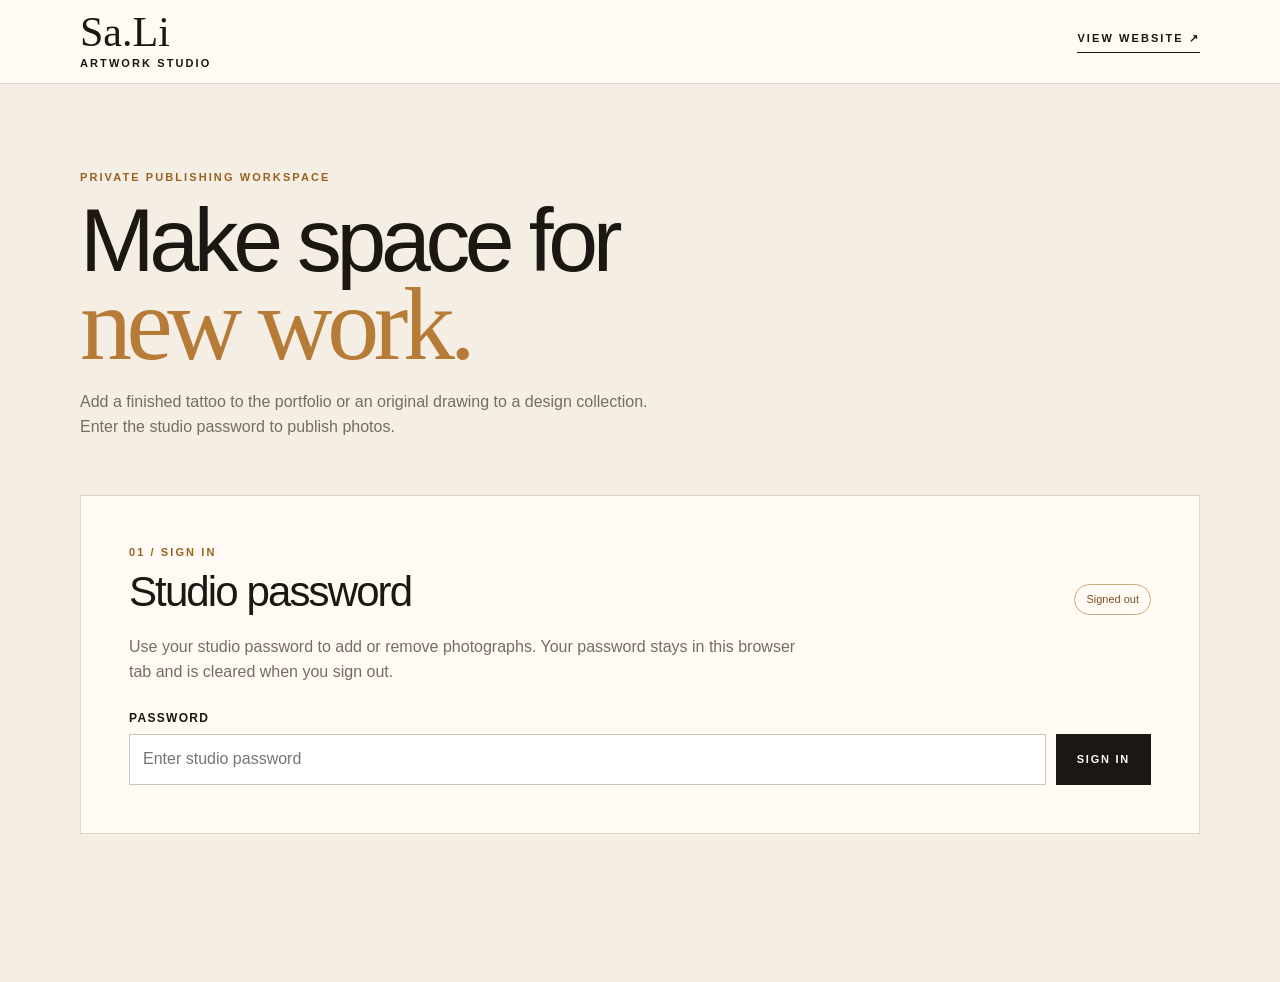
==== admin/index.html @ 286e19f3 "Redesign portfolio and add password-based photo publishing" ====
<!doctype html>
<html lang="en">
  <head>
    <meta charset="UTF-8" />
    <meta name="viewport" content="width=device-width, initial-scale=1" />
    <meta name="robots" content="noindex, nofollow" />
    <meta
      http-equiv="Content-Security-Policy"
      content="default-src 'self'; script-src 'self'; style-src 'self' https://fonts.googleapis.com; font-src https://fonts.gstatic.com; img-src 'self' https://*.workers.dev blob: data:; connect-src 'self' https://*.workers.dev; form-action 'none'; base-uri 'none'"
    />
    <title>Artwork studio | Sa.li Tattoo</title>
    <link rel="icon" href="../images/favicon.svg" type="image/svg+xml" />
    <link rel="preconnect" href="https://fonts.googleapis.com" />
    <link rel="preconnect" href="https://fonts.gstatic.com" crossorigin />
    <link
      href="https://fonts.googleapis.com/css2?family=Alex+Brush&family=Jost:wght@300;400;500;600&display=swap"
      rel="stylesheet"
    />
    <link rel="stylesheet" href="admin.css" />
    <script src="../photo-api-config.js" defer></script>
    <script src="admin.js" defer></script>
  </head>
  <body>
    <header class="admin-header">
      <a class="brand" href="../index.html" aria-label="Sa.li Tattoo home">
        <span>Sa.Li</span><small>Artwork studio</small>
      </a>
      <a class="back-link" href="../index.html">View website ↗</a>
    </header>

    <main>
      <div class="intro">
        <p class="eyebrow">Private publishing workspace</p>
        <h1>Make space for <em>new work.</em></h1>
        <p>
          Add a finished tattoo to the portfolio or an original drawing to a
          design collection. Enter the studio password to publish photos.
        </p>
      </div>

      <section class="panel" aria-labelledby="access-title">
        <div class="panel-heading">
          <div>
            <p class="step">01 / Sign in</p>
            <h2 id="access-title">Studio password</h2>
          </div>
          <span class="connection" id="connection-state">Signed out</span>
        </div>
        <p class="muted">
          Use your studio password to add or remove photographs. Your password
          stays in this browser tab and is cleared when you sign out.
        </p>
        <form id="connect-form" class="connect-form">
          <label for="password">Password</label>
          <div class="input-row">
            <input
              id="password"
              type="password"
              placeholder="Enter studio password"
              autocomplete="current-password"
              spellcheck="false"
              required
            />
            <button type="submit" class="button">Sign in</button>
          </div>
        </form>
        <button id="disconnect" class="text-button" type="button" hidden>
          Sign out
        </button>
      </section>

      <section class="panel" id="upload-panel" aria-labelledby="upload-title" hidden>
        <div class="panel-heading">
          <div>
            <p class="step">02 / Upload</p>
            <h2 id="upload-title">Add one photograph</h2>
          </div>
          <span class="muted">JPEG, PNG or WebP · up to 8 MB</span>
        </div>
        <form id="upload-form" class="upload-layout">
          <div class="fields">
            <label for="kind">Where should it appear?</label>
            <select id="kind" required>
              <option value="tattoo">Finished tattoo · main gallery</option>
              <option value="design">Original drawing · design page</option>
            </select>

            <label for="category">Collection</label>
            <select id="category" required></select>

            <label for="photo">Photograph</label>
            <input
              id="photo"
              type="file"
              accept="image/jpeg,image/png,image/webp"
              required
            />

            <label for="title">Internal title</label>
            <input
              id="title"
              type="text"
              maxlength="80"
              placeholder="e.g. Lily on the shoulder"
              required
            />
            <p class="field-note">Tattoo titles do not appear on the gallery tiles.</p>

            <label for="alt">Image description</label>
            <textarea
              id="alt"
              rows="3"
              maxlength="180"
              placeholder="Describe the subject, placement and visible details"
              required
            ></textarea>
            <p class="field-note">This helps visitors using screen readers.</p>

            <button class="button publish-button" type="submit">
              Publish photograph <span aria-hidden="true">↗</span>
            </button>
          </div>
          <div class="preview" id="preview">
            <span>Preview appears here</span>
            <img id="preview-image" alt="Selected upload preview" hidden />
          </div>
        </form>
      </section>

      <section class="panel" id="library-panel" aria-labelledby="library-title" hidden>
        <div class="panel-heading">
          <div>
            <p class="step">03 / Library</p>
            <h2 id="library-title">Photos added here</h2>
          </div>
          <span class="muted" id="photo-count"></span>
        </div>
        <div id="library-list" class="library-list"></div>
      </section>

      <p id="status" class="status" role="status" aria-live="polite"></p>
      <noscript>This publishing page needs JavaScript enabled.</noscript>
    </main>
  </body>
</html>
---- admin/admin.css ----
:root {
  --ink: #1c1712;
  --paper: #f4eee5;
  --cream: #fffaf3;
  --amber: #e8af62;
  --muted: #766d62;
  --line: #ded4c7;
  --sans: "Jost", sans-serif;
  --script: "Alex Brush", cursive;
}
* { box-sizing: border-box; }
body {
  margin: 0;
  color: var(--ink);
  background: var(--paper);
  font: 400 16px/1.55 var(--sans);
}
a { color: inherit; text-decoration: none; }
button, input, select, textarea { font: inherit; }
button { cursor: pointer; }
[hidden] { display: none !important; }
:focus-visible { outline: 2px solid #a56b24; outline-offset: 3px; }
.admin-header {
  display: flex;
  align-items: center;
  justify-content: space-between;
  gap: 24px;
  min-height: 84px;
  padding: 12px max(24px, calc((100vw - 1120px) / 2));
  background: var(--cream);
  border-bottom: 1px solid var(--line);
}
.brand { display: flex; flex-direction: column; line-height: 1; }
.brand span { font: 400 42px/0.9 var(--script); }
.brand small, .back-link, .eyebrow, .step {
  font-size: 11px;
  font-weight: 600;
  letter-spacing: .19em;
  text-transform: uppercase;
}
.brand small { margin-top: 7px; }
.back-link { border-bottom: 1px solid currentColor; padding-bottom: 4px; }
main { width: min(100% - 48px, 1120px); margin: 0 auto; padding: 74px 0 100px; }
.intro { max-width: 740px; margin-bottom: 55px; }
.eyebrow, .step { color: #9a611f; }
.intro h1 {
  margin: 12px 0 20px;
  font-size: clamp(50px, 7vw, 90px);
  font-weight: 300;
  line-height: .94;
  letter-spacing: -.06em;
}
.intro h1 em { color: #b67b37; font: 400 1.16em/.8 var(--script); white-space: nowrap; }
.intro > p:last-child { max-width: 590px; color: var(--muted); }
.panel { margin-top: 20px; padding: clamp(24px, 4vw, 48px); background: var(--cream); border: 1px solid var(--line); }
.panel-heading { display: flex; justify-content: space-between; align-items: flex-end; gap: 20px; margin-bottom: 20px; }
.step { margin: 0 0 8px; }
h2 { margin: 0; font-size: clamp(28px, 3.4vw, 42px); font-weight: 400; line-height: 1.1; letter-spacing: -.045em; }
.muted { color: var(--muted); }
.muted a { color: #9a611f; text-decoration: underline; text-underline-offset: 3px; }
.panel > .muted { max-width: 680px; margin-bottom: 24px; }
code { font: 500 .9em/1.4 ui-monospace, monospace; overflow-wrap: anywhere; }
.connection { flex: none; padding: 6px 11px; color: #805126; border: 1px solid #cfa87d; border-radius: 99px; font-size: 11px; }
.connection.connected { color: #326047; border-color: #9aba9e; }
label { display: block; margin: 0 0 7px; font-size: 12px; font-weight: 600; letter-spacing: .11em; text-transform: uppercase; }
input, select, textarea {
  width: 100%;
  min-height: 49px;
  padding: 12px 13px;
  color: var(--ink);
  background: #fff;
  border: 1px solid #cfc3b5;
  border-radius: 0;
}
textarea { resize: vertical; }
.input-row { display: flex; gap: 10px; }
.input-row input { flex: 1; min-width: 0; }
.button {
  display: inline-flex;
  justify-content: space-between;
  align-items: center;
  gap: 25px;
  min-height: 49px;
  padding: 13px 20px;
  border: 1px solid var(--ink);
  color: var(--cream);
  background: var(--ink);
  font-size: 11px;
  font-weight: 600;
  letter-spacing: .16em;
  text-transform: uppercase;
}
.button:hover:not(:disabled) { background: #4b3828; }
.button:disabled { opacity: .55; cursor: wait; }
.text-button { padding: 0 0 3px; border: 0; border-bottom: 1px solid; background: none; font-size: 13px; }
.upload-layout { display: grid; grid-template-columns: minmax(0, 1fr) minmax(250px, .8fr); gap: clamp(30px, 5vw, 70px); }
.fields label:not(:first-child) { margin-top: 19px; }
.field-note { margin: 5px 0 0; color: var(--muted); font-size: 12px; }
.publish-button { width: 100%; margin-top: 30px; }
.preview {
  display: grid;
  place-items: center;
  min-height: 360px;
  color: var(--muted);
  background: #e9dfd2;
  border: 1px dashed #c6b7a4;
  text-align: center;
  overflow: hidden;
}
.preview img { width: 100%; max-height: 460px; object-fit: contain; }
.library-list { display: grid; gap: 10px; }
.library-item { display: flex; align-items: center; gap: 16px; padding: 10px; border: 1px solid var(--line); }
.library-item img { width: 72px; height: 72px; object-fit: cover; background: white; }
.library-item-info { flex: 1; min-width: 0; }
.library-item-info strong { display: block; overflow: hidden; text-overflow: ellipsis; white-space: nowrap; }
.library-item-info span { color: var(--muted); font-size: 12px; }
.remove-button { flex: none; padding: 7px 9px; color: #8e422c; background: transparent; border: 1px solid #bfaa9e; font-size: 12px; }
.remove-button:hover { border-color: #8e422c; }
.status { min-height: 24px; margin: 24px 0 0; color: #326047; font-weight: 500; }
.status.error { color: #a23824; }
@media (max-width: 760px) {
  main { padding-top: 48px; }
  .upload-layout { grid-template-columns: 1fr; }
  .preview { min-height: 260px; order: -1; }
  .panel-heading { align-items: flex-start; flex-direction: column; }
}
@media (max-width: 480px) {
  main { width: min(100% - 32px, 1120px); }
  .admin-header { padding-inline: 16px; }
  .back-link { font-size: 9px; }
  .input-row { flex-direction: column; }
  .library-item img { width: 55px; height: 55px; }
}
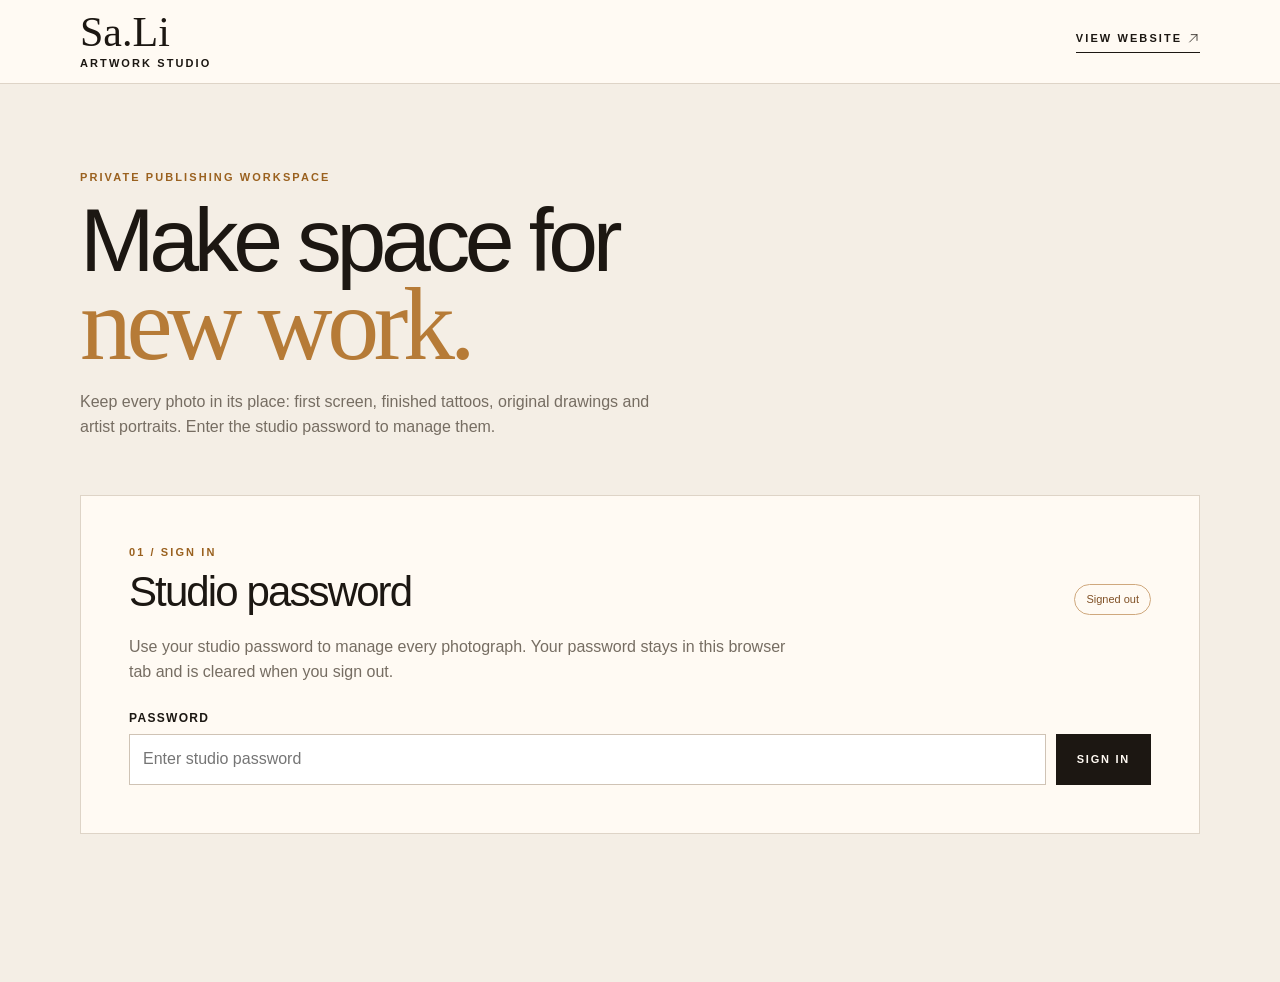
==== commit 8c0420cb: "Make all portfolio photos editable and refresh site icons" ====
--- a/admin/index.html
+++ b/admin/index.html
@@ -25,7 +25,7 @@
       <a class="brand" href="../index.html" aria-label="Sa.li Tattoo home">
         <span>Sa.Li</span><small>Artwork studio</small>
       </a>
-      <a class="back-link" href="../index.html">View website ↗</a>
+      <a class="back-link" href="../index.html">View website <svg class="icon" aria-hidden="true"><use href="../images/icons.svg#arrow-up-right"></use></svg></a>
     </header>
 
     <main>
@@ -33,8 +33,8 @@
         <p class="eyebrow">Private publishing workspace</p>
         <h1>Make space for <em>new work.</em></h1>
         <p>
-          Add a finished tattoo to the portfolio or an original drawing to a
-          design collection. Enter the studio password to publish photos.
+          Keep every photo in its place: first screen, finished tattoos,
+          original drawings and artist portraits. Enter the studio password to manage them.
         </p>
       </div>
 
@@ -47,7 +47,7 @@
           <span class="connection" id="connection-state">Signed out</span>
         </div>
         <p class="muted">
-          Use your studio password to add or remove photographs. Your password
+          Use your studio password to manage every photograph. Your password
           stays in this browser tab and is cleared when you sign out.
         </p>
         <form id="connect-form" class="connect-form">
@@ -77,16 +77,22 @@
           </div>
           <span class="muted">JPEG, PNG or WebP · up to 8 MB</span>
         </div>
+        <div id="replace-message" class="replace-message" hidden>
+          <span id="replace-description"></span>
+          <button id="cancel-replace" class="text-button" type="button">Cancel replacement</button>
+        </div>
         <form id="upload-form" class="upload-layout">
           <div class="fields">
-            <label for="kind">Where should it appear?</label>
-            <select id="kind" required>
-              <option value="tattoo">Finished tattoo · main gallery</option>
-              <option value="design">Original drawing · design page</option>
-            </select>
+            <div id="upload-destination">
+              <label for="kind">Where should it appear?</label>
+              <select id="kind" required>
+                <option value="tattoo">Finished tattoo · main gallery</option>
+                <option value="design">Original drawing · design page</option>
+              </select>
 
-            <label for="category">Collection</label>
-            <select id="category" required></select>
+              <label for="category">Collection</label>
+              <select id="category" required></select>
+            </div>
 
             <label for="photo">Photograph</label>
             <input
@@ -104,7 +110,7 @@
               placeholder="e.g. Lily on the shoulder"
               required
             />
-            <p class="field-note">Tattoo titles do not appear on the gallery tiles.</p>
+            <p class="field-note">This title stays in the admin page and image viewer.</p>
 
             <label for="alt">Image description</label>
             <textarea
@@ -117,7 +123,7 @@
             <p class="field-note">This helps visitors using screen readers.</p>
 
             <button class="button publish-button" type="submit">
-              Publish photograph <span aria-hidden="true">↗</span>
+              Publish photograph <span aria-hidden="true"><svg class="icon" aria-hidden="true"><use href="../images/icons.svg#arrow-up-right"></use></svg></span>
             </button>
           </div>
           <div class="preview" id="preview">
@@ -131,11 +137,20 @@
         <div class="panel-heading">
           <div>
             <p class="step">03 / Library</p>
-            <h2 id="library-title">Photos added here</h2>
+            <h2 id="library-title">Manage website photos</h2>
           </div>
           <span class="muted" id="photo-count"></span>
         </div>
-        <div id="library-list" class="library-list"></div>
+        <p class="muted library-note">
+          Each section matches a place on the website. Replace any photo, move
+          gallery work between collections, or remove and restore it here.
+        </p>
+        <div id="catalog-groups"></div>
+        <div class="library-group" id="removed-group">
+          <div class="library-group-heading"><h3>Removed photos</h3><span class="muted" id="removed-count"></span></div>
+          <p class="muted">Removed photos stay here so you can restore them.</p>
+          <div id="removed-list" class="manage-grid"></div>
+        </div>
       </section>
 
       <p id="status" class="status" role="status" aria-live="polite"></p>
--- a/admin/admin.css
+++ b/admin/admin.css
@@ -16,6 +16,7 @@
   font: 400 16px/1.55 var(--sans);
 }
 a { color: inherit; text-decoration: none; }
+.icon { display: inline-block; width: 1.15em; height: 1.15em; vertical-align: -0.16em; }
 button, input, select, textarea { font: inherit; }
 button { cursor: pointer; }
 [hidden] { display: none !important; }
@@ -108,14 +109,31 @@
   overflow: hidden;
 }
 .preview img { width: 100%; max-height: 460px; object-fit: contain; }
-.library-list { display: grid; gap: 10px; }
-.library-item { display: flex; align-items: center; gap: 16px; padding: 10px; border: 1px solid var(--line); }
-.library-item img { width: 72px; height: 72px; object-fit: cover; background: white; }
-.library-item-info { flex: 1; min-width: 0; }
-.library-item-info strong { display: block; overflow: hidden; text-overflow: ellipsis; white-space: nowrap; }
-.library-item-info span { color: var(--muted); font-size: 12px; }
-.remove-button { flex: none; padding: 7px 9px; color: #8e422c; background: transparent; border: 1px solid #bfaa9e; font-size: 12px; }
-.remove-button:hover { border-color: #8e422c; }
+.library-note { margin: 0 0 30px; }
+.library-group + .library-group { margin-top: 36px; padding-top: 30px; border-top: 1px solid var(--line); }
+.library-group-heading { display: flex; align-items: baseline; justify-content: space-between; gap: 16px; margin-bottom: 16px; }
+.library-group-heading h3 { margin: 0; font-size: 23px; font-weight: 400; letter-spacing: -.035em; }
+.library-group-heading .muted { font-size: 13px; }
+.replace-message { display: flex; flex-wrap: wrap; align-items: center; justify-content: space-between; gap: 12px; margin: 0 0 24px; padding: 14px 18px; background: #f3e6d6; border-left: 2px solid #b67b37; font-size: 14px; }
+.catalog-heading { margin: 46px 0 20px; padding-top: 30px; border-top: 1px solid var(--line); }
+.manage-grid { display: grid; grid-template-columns: repeat(auto-fill, minmax(190px, 1fr)); gap: 14px; }
+.manage-card { min-width: 0; background: #fff; border: 1px solid var(--line); }
+.manage-card.is-removed { opacity: .76; }
+.manage-card > img, .empty-photo { display: block; width: 100%; aspect-ratio: 1; object-fit: cover; background: #e9dfd2; }
+.empty-photo { display: grid; place-items: center; color: var(--muted); }
+.manage-card-info { padding: 12px; }
+.manage-card-info > strong { display: block; font-size: 14px; line-height: 1.25; font-weight: 500; }
+.manage-card-info > small { display: block; margin-top: 4px; color: var(--muted); text-transform: capitalize; }
+.card-actions, .group-actions { display: flex; flex-wrap: wrap; gap: 7px; }
+.card-actions { margin-top: 12px; }
+.group-actions { margin-bottom: 16px; }
+.card-button { min-height: 34px; padding: 6px 10px; color: var(--ink); background: #fffaf3; border: 1px solid #bba995; font-size: 11px; font-weight: 500; }
+.card-button:hover { border-color: #9a611f; background: #f3e6d6; }
+.card-button.danger { color: #8e422c; }
+.card-button.subtle { color: var(--muted); }
+.card-edit { display: grid; gap: 8px; margin-top: 12px; }
+.card-edit input, .card-edit select, .card-edit textarea { min-height: 38px; padding: 7px 8px; font-size: 13px; }
+.card-edit textarea { min-height: 72px; }
 .status { min-height: 24px; margin: 24px 0 0; color: #326047; font-weight: 500; }
 .status.error { color: #a23824; }
 @media (max-width: 760px) {
@@ -129,5 +147,7 @@
   .admin-header { padding-inline: 16px; }
   .back-link { font-size: 9px; }
   .input-row { flex-direction: column; }
-  .library-item img { width: 55px; height: 55px; }
+  .manage-grid { grid-template-columns: repeat(2, minmax(0, 1fr)); gap: 10px; }
+  .manage-card-info { padding: 10px; }
+  .card-button { font-size: 10px; }
 }
